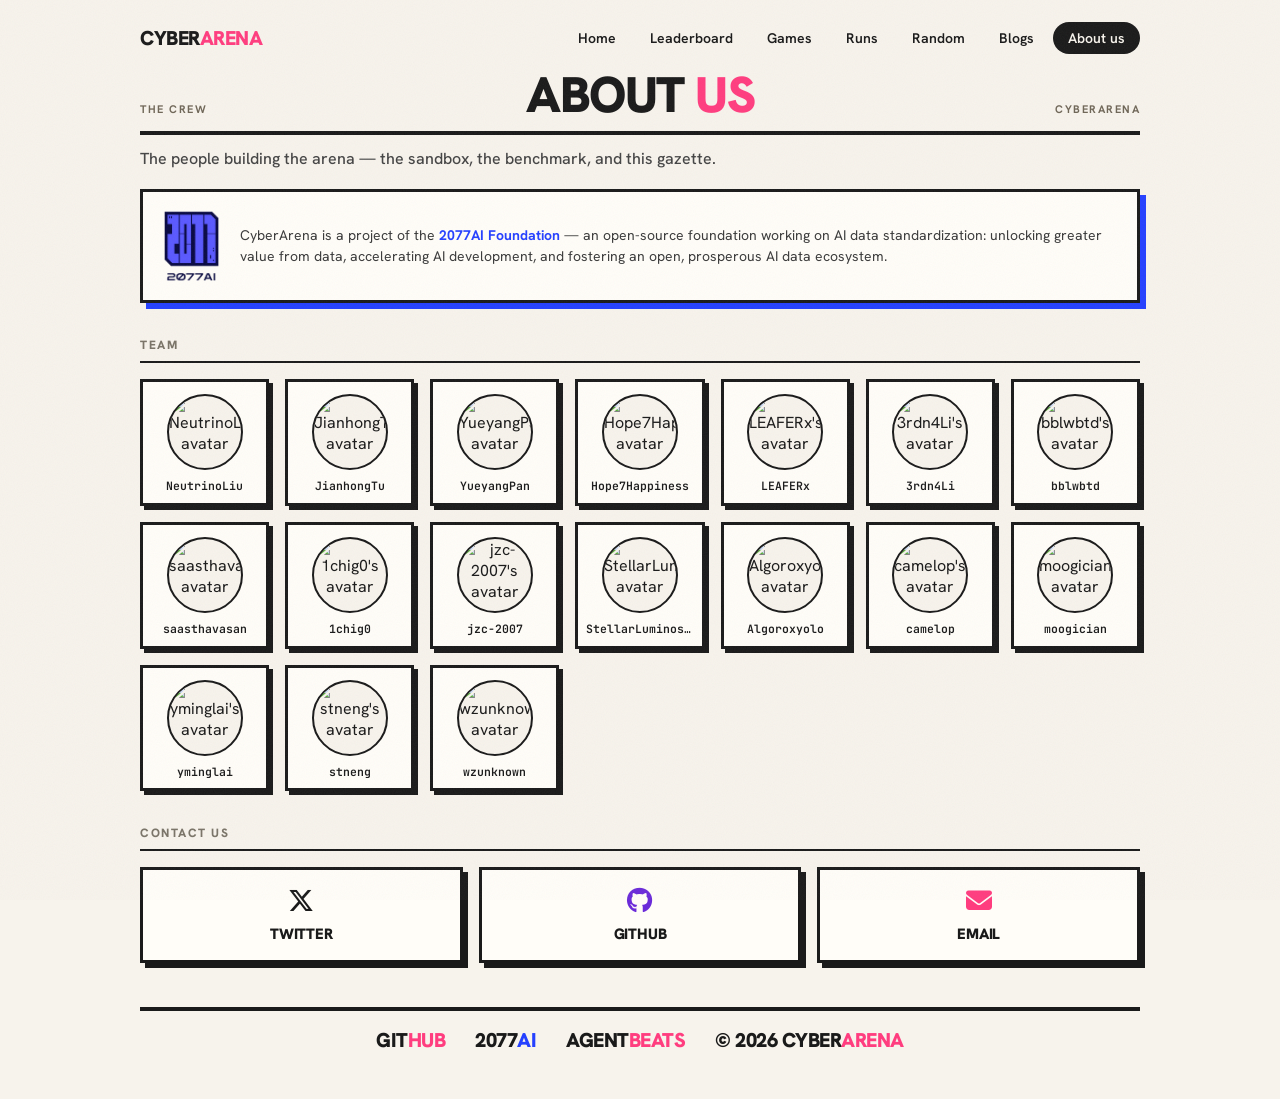
==== about.html @ 1fe8bcde "Sync working tree: homepage hero + about/blogs pages, float-in list animations Everything accumulate" ====
<!DOCTYPE html>
<html lang="en">
<head>
<meta charset="UTF-8">
<meta name="viewport" content="width=device-width, initial-scale=1.0">
<title>CyberArena — About us</title>
<link rel="preconnect" href="https://fonts.googleapis.com">
<link rel="preconnect" href="https://fonts.gstatic.com" crossorigin>
<link rel="stylesheet" href="https://fonts.googleapis.com/css2?family=Hanken+Grotesk:wght@500;600;700;800;900&family=JetBrains+Mono:wght@400;600&display=swap">
<link rel="stylesheet" href="https://cdnjs.cloudflare.com/ajax/libs/font-awesome/6.5.2/css/all.min.css" crossorigin="anonymous" referrerpolicy="no-referrer">
<link rel="stylesheet" href="assets/css/base.css">

<link rel="stylesheet" href="assets/css/about.css">
</head>
<body>
<div class="wrap">
  <nav class="nav" id="site-nav"></nav>
  <script src="assets/js/chrome.js"></script>

  <div class="mast">
    <div class="kicker">The crew</div>
    <h1>About <em>us</em></h1>
    <div class="kicker" style="text-align:right">CyberArena</div>
  </div>

  <p class="dek">The people building the arena — the sandbox, the benchmark, and this gazette.</p>

  <div class="org">
    <a class="org-badge" href="https://2077ai.com" target="_blank" rel="noopener">
      <img src="assets/img/inst/2077ai.png" alt="2077AI logo"></a>
    <p>CyberArena is a project of the <a href="https://2077ai.com" target="_blank" rel="noopener"><b>2077AI
    Foundation</b></a> — an open-source foundation working on AI data standardization: unlocking greater
    value from data, accelerating AI development, and fostering an open, prosperous AI data ecosystem.</p>
  </div>

  <div class="sech"><span>Team</span></div>
  <div class="team" id="team"></div>

  <div class="sech"><span>Contact us</span></div>
  <div class="contact">
    <a class="cbox" href="https://x.com/cyberarenaai" target="_blank" rel="noopener">
      <i class="fa-brands fa-x-twitter"></i>
      <b>Twitter</b>
    </a>
    <a class="cbox" href="https://github.com/cyber-arena-ai" target="_blank" rel="noopener">
      <i class="fa-brands fa-github"></i>
      <b>GitHub</b>
    </a>
    <a class="cbox" href="mailto:bangya@2077ai.com">
      <i class="fa-solid fa-envelope"></i>
      <b>Email</b>
    </a>
  </div>

  <footer class="footer" id="site-footer"></footer>
</div>
<script src="institutions/contributors.js"></script>
<script>
// the author list (GitHub handles, in display order) lives in
// institutions/contributors.js — edit that file to add/remove/reorder
document.getElementById('team').innerHTML = (window.CONTRIBUTORS || []).map(u => `
  <a class="member" href="https://github.com/${u}" target="_blank" rel="noopener" title="@${u} on GitHub">
    <img loading="lazy" src="https://github.com/${u}.png?size=160" alt="${u}'s avatar">
    <span class="handle">${u}</span>
  </a>`).join('');
</script>
</body>
</html>
---- assets/css/base.css ----
/* CyberArena — shared Riso Zine base
   Tokens, reset, page chrome (nav, masthead, headline, filters, colophon).
   Fonts are loaded via <link rel="preconnect"> in each page's <head>. */

:root{
  --paper:#F7F3EC; --paper2:#FFFDF8; --ink:#1A1A1A;
  --blue:#2540FF; --pink:#FF3D7F; --purple:#6B2BD9; --green:#0E9E6E;
  --mut:#8a857c; --line:#e4ddcd;
}
*{box-sizing:border-box;margin:0;padding:0}
/* paint the page background on <html> too, so navigation between views never
   flashes the browser's default white between unload and first paint */
html{scroll-behavior:smooth;background:var(--paper);color-scheme:light}
body{
  font-family:'Hanken Grotesk',sans-serif;background:var(--paper);color:var(--ink);
  min-height:100vh;padding:22px 22px 40px;position:relative;
}
/* paper grain */
body::after{content:"";position:fixed;inset:0;pointer-events:none;opacity:.05;z-index:99;
  background-image:url("data:image/svg+xml,%3Csvg xmlns='http://www.w3.org/2000/svg' width='120' height='120'%3E%3Cfilter id='n'%3E%3CfeTurbulence type='fractalNoise' baseFrequency='0.9' numOctaves='2'/%3E%3C/filter%3E%3Crect width='100%25' height='100%25' filter='url(%23n)'/%3E%3C/svg%3E")}
.wrap{max-width:1000px;margin:0 auto}

/* ---- nav ---- */
.nav{display:flex;justify-content:space-between;align-items:center;flex-wrap:wrap;gap:10px;margin-bottom:6px}
.brand{font-weight:900;font-size:20px;letter-spacing:-.5px;text-transform:uppercase;text-decoration:none;color:var(--ink)}
.brand em{color:var(--pink);font-style:normal}
.navlinks{display:flex;gap:4px}
.navlinks a{font-weight:600;font-size:14px;color:var(--ink);text-decoration:none;padding:5px 13px;border:2px solid transparent;border-radius:30px}
.navlinks a:hover{border-color:var(--ink)}
.navlinks a.active{background:var(--ink);color:var(--paper)}
/* mobile: the links fold behind a burger icon (toggled by chrome.js) */
.nav-burger{display:none;background:var(--paper2);border:2px solid var(--ink);box-shadow:3px 3px 0 var(--ink);
  padding:7px 8px;cursor:pointer}
.nav-burger span{display:block;width:18px;height:3px;background:var(--ink);margin:3px 0}
.nav-burger:active{transform:translate(2px,2px);box-shadow:1px 1px 0 var(--ink)}
@media(max-width:900px){
  .nav-burger{display:block}
  .navlinks{display:none;width:100%;flex-wrap:wrap;gap:6px;margin-top:10px}
  .nav.open .navlinks{display:flex}
  .navlinks a{border:2px solid var(--ink);border-radius:0;background:var(--paper2);padding:5px 14px}
  .navlinks a.active{background:var(--ink)}
}

/* ---- masthead ---- */
.mast{border-bottom:4px solid var(--ink);padding:10px 0 14px;margin-top:8px;display:flex;align-items:flex-end;flex-wrap:wrap;gap:10px}
.kicker{font-weight:700;font-size:11px;line-height:1.5;text-transform:uppercase;letter-spacing:1.5px;color:#6f6657}
/* the two side kickers take equal, content-independent width so the title is
   the true center of the line — and never repositions when JS fills a kicker */
.mast > .kicker{flex:1 1 0;min-width:0}
.mast h1{flex:0 0 auto;text-align:center;font-size:50px;font-weight:900;letter-spacing:-1.5px;line-height:.9;text-transform:uppercase}
.mast h1 em{color:var(--pink);font-style:normal}

/* ---- headline / dek ---- */
.headline{margin:26px 0 8px}
.headline h2{font-size:40px;font-weight:900;letter-spacing:-1px;line-height:1.02;max-width:840px}
.headline h2 mark{background:var(--blue);color:var(--paper);padding:0 6px}
.dek{font-weight:500;font-size:16px;margin-top:12px;color:#454545;max-width:760px;line-height:1.5}
.dek b{background:var(--blue);color:var(--paper);padding:0 6px;font-family:'Hanken Grotesk';font-weight:800}
.dek b.p{background:var(--pink)}

/* ---- section head + filters ---- */
.sech{font-weight:800;font-size:12px;letter-spacing:1.5px;text-transform:uppercase;color:#7a7468;border-bottom:2px solid var(--ink);padding-bottom:8px;margin:34px 0 0;display:flex;justify-content:space-between;align-items:flex-end;flex-wrap:wrap;gap:8px}
.filt{display:flex;gap:8px;flex-wrap:wrap}
.filt button{font-weight:600;font-size:12.5px;background:none;border:2px solid var(--ink);border-radius:30px;padding:4px 13px;cursor:pointer;color:var(--ink)}
.filt button.on{background:var(--ink);color:var(--paper)}

/* ---- the arrow — one rounded-stroke glyph for every arrow on the site.
   A currentColor mask, so it inherits text color and scales with font-size.
   Default points right; .up is the 45° external-link arrow. ---- */
.arw{display:inline-block;width:1em;height:1em;vertical-align:-.12em;background:currentColor;
  -webkit-mask:url("data:image/svg+xml,%3Csvg xmlns='http://www.w3.org/2000/svg' viewBox='0 0 24 24'%3E%3Cpath d='M4 12h15M12 5l7 7-7 7' fill='none' stroke='%23000' stroke-width='3' stroke-linecap='round' stroke-linejoin='round'/%3E%3C/svg%3E") center/contain no-repeat;
  mask:url("data:image/svg+xml,%3Csvg xmlns='http://www.w3.org/2000/svg' viewBox='0 0 24 24'%3E%3Cpath d='M4 12h15M12 5l7 7-7 7' fill='none' stroke='%23000' stroke-width='3' stroke-linecap='round' stroke-linejoin='round'/%3E%3C/svg%3E") center/contain no-repeat}
.arw.up{transform:rotate(-45deg)}

.colophon{font-weight:500;font-size:13px;text-align:center;margin:24px 0 6px;color:#777}

/* ---- uniform footer (injected by assets/js/chrome.js) ---- */
.footer{margin-top:44px;border-top:4px solid var(--ink);padding:16px 0 6px}
.footer .foot-line{display:flex;justify-content:center;align-items:center;flex-wrap:wrap;gap:14px 30px}
.brand em.b{color:var(--blue)}

@media(max-width:760px){
  .mast h1{font-size:32px}
  .headline h2{font-size:27px}
}
---- assets/css/about.css ----
/* About us — team avatar grid + contact boxes (extends base.css) */

/* ---- 2077AI intro ---- */
.org{display:flex;align-items:center;gap:18px;margin-top:18px;
  border:3px solid var(--ink);background:var(--paper2);box-shadow:6px 6px 0 var(--blue);padding:16px 18px}
.org-badge{flex:0 0 auto;display:block}
.org-badge img{display:block;height:76px;width:auto}
.org p{font-size:14px;line-height:1.5;color:#3a3a3a}
.org p a{color:var(--blue);text-decoration:none}
.org p a:hover{text-decoration:underline}

/* ---- team grid ---- */
.team{display:grid;grid-template-columns:repeat(auto-fill,minmax(120px,1fr));gap:16px;margin-top:16px}
.member{display:block;text-align:center;text-decoration:none;color:var(--ink);
  border:3px solid var(--ink);background:var(--paper2);box-shadow:4px 4px 0 var(--ink);padding:12px 8px 10px}
.member:hover{transform:translate(2px,2px);box-shadow:2px 2px 0 var(--ink)}
.member img{display:block;width:76px;height:76px;margin:0 auto;border:2px solid var(--ink);border-radius:50%;
  background:var(--paper);object-fit:cover}
.member .handle{display:block;margin-top:9px;font:600 11.5px/1.2 'JetBrains Mono',monospace;
  overflow:hidden;text-overflow:ellipsis;white-space:nowrap}

/* ---- contact boxes ---- */
.contact{display:grid;grid-template-columns:repeat(3,1fr);gap:16px;margin-top:16px}
.cbox{display:block;text-align:center;text-decoration:none;color:var(--ink);
  border:3px solid var(--ink);background:var(--paper2);box-shadow:5px 5px 0 var(--ink);padding:18px 14px 16px}
.cbox:hover{transform:translate(2px,2px);box-shadow:3px 3px 0 var(--ink)}
.cbox i{font-size:26px}
.cbox b{display:block;font-weight:900;font-size:15px;text-transform:uppercase;letter-spacing:-.2px;margin-top:9px}
.cbox:nth-child(1) i{color:var(--ink)}
.cbox:nth-child(2) i{color:var(--purple)}
.cbox:nth-child(3) i{color:var(--pink)}

@media(max-width:760px){
  .org{flex-direction:column;align-items:flex-start;gap:12px}
  .team{grid-template-columns:repeat(auto-fill,minmax(96px,1fr));gap:12px}
  .contact{grid-template-columns:1fr}
}
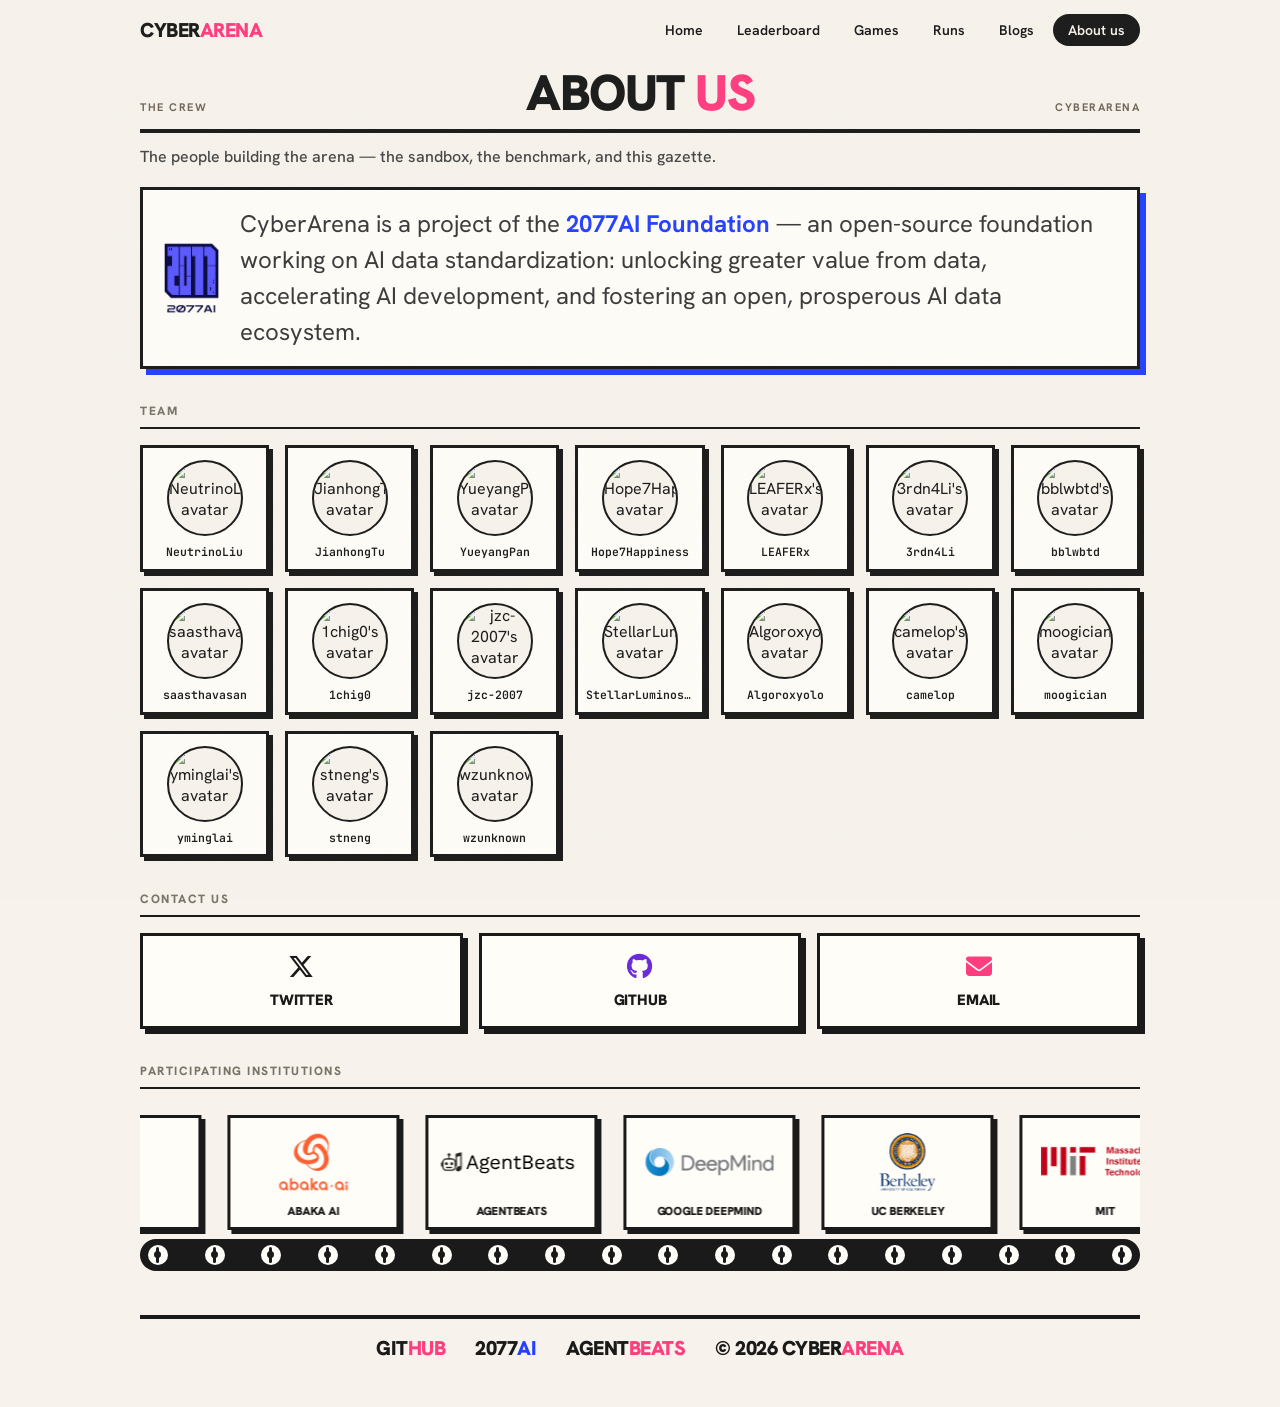
==== commit 67b297d6: "Hero, header, and About page refinements - Sticky page header with blurred paper background, uniform" ====
--- a/about.html
+++ b/about.html
@@ -4,6 +4,28 @@
 <meta charset="UTF-8">
 <meta name="viewport" content="width=device-width, initial-scale=1.0">
 <title>CyberArena — About us</title>
+<meta name="description" content="The team behind CyberArena — the researchers building the AI vs AI attack-and-defense CTF benchmark.">
+<link rel="canonical" href="https://cyber-arena.ai/about.html">
+<meta property="og:site_name" content="CyberArena">
+<meta property="og:type" content="website">
+<meta property="og:locale" content="en_US">
+<meta property="og:url" content="https://cyber-arena.ai/about.html">
+<meta property="og:title" content="CyberArena — About us">
+<meta property="og:description" content="The team behind CyberArena — the researchers building the AI vs AI attack-and-defense CTF benchmark.">
+<meta property="og:image" content="https://cyber-arena.ai/assets/img/og.jpg">
+<meta property="og:image:type" content="image/jpeg">
+<meta property="og:image:width" content="1200">
+<meta property="og:image:height" content="630">
+<meta property="og:image:alt" content="A riso-print robot fighter beside the CYBER ARENA wordmark">
+<meta property="og:image" content="https://cyber-arena.ai/assets/img/og-square.jpg">
+<meta property="og:image:type" content="image/jpeg">
+<meta property="og:image:width" content="630">
+<meta property="og:image:height" content="630">
+<meta property="og:image:alt" content="A riso-print robot fighter under the CYBER ARENA wordmark (square)">
+<meta name="twitter:card" content="summary_large_image">
+<meta name="twitter:image" content="https://cyber-arena.ai/assets/img/og.jpg">
+<meta name="twitter:image:alt" content="A riso-print robot fighter beside the CYBER ARENA wordmark">
+<meta name="theme-color" content="#F7F3EC">
 <link rel="preconnect" href="https://fonts.googleapis.com">
 <link rel="preconnect" href="https://fonts.gstatic.com" crossorigin>
 <link rel="stylesheet" href="https://fonts.googleapis.com/css2?family=Hanken+Grotesk:wght@500;600;700;800;900&family=JetBrains+Mono:wght@400;600&display=swap">
@@ -52,17 +74,66 @@
     </a>
   </div>
 
+  <!-- institutions — conveyor belt (same vis as the homepage) -->
+  <div class="sech"><span>Participating institutions</span></div>
+  <div class="convey">
+    <div class="belt-items"><div class="belt-track" id="belt"></div></div>
+    <div class="band"><div class="rollers"></div></div><!-- wheels are generated to fit the width -->
+  </div>
+
   <footer class="footer" id="site-footer"></footer>
 </div>
-<script src="institutions/contributors.js"></script>
+<script src="assets/data/list.js"></script>
+<script src="assets/data/contributors.js"></script>
 <script>
 // the author list (GitHub handles, in display order) lives in
-// institutions/contributors.js — edit that file to add/remove/reorder
+// assets/data/contributors.js — edit that file to add/remove/reorder
 document.getElementById('team').innerHTML = (window.CONTRIBUTORS || []).map(u => `
   <a class="member" href="https://github.com/${u}" target="_blank" rel="noopener" title="@${u} on GitHub">
     <img loading="lazy" src="https://github.com/${u}.png?size=160" alt="${u}'s avatar">
     <span class="handle">${u}</span>
   </a>`).join('');
+
+// institutions conveyor — same belt as the homepage; renders assets/data/list.js
+// in order, duplicated so the -50% loop is seamless. rAF-driven (not CSS keyframes).
+{
+  const reduced = matchMedia('(prefers-reduced-motion: reduce)').matches;
+  const belt = document.getElementById('belt');
+  // the wheel count adapts to the band width — one wheel per ~55px, refilled on resize
+  const band = document.querySelector('.band');
+  const fillRollers = () => {
+    if (!band) return;
+    const n = Math.max(2, Math.round(band.clientWidth / 55));
+    const rollers = band.firstElementChild;
+    if (rollers.childElementCount !== n) rollers.innerHTML = '<i class="roller"></i>'.repeat(n);
+  };
+  fillRollers();
+  let rrz;
+  addEventListener('resize', () => { clearTimeout(rrz); rrz = setTimeout(fillRollers, 150); });
+  if (belt && window.INSTITUTIONS){
+    belt.innerHTML = INSTITUTIONS.map(i =>
+      `<a class="inst" href="${i.url}" target="_blank" rel="noopener"><img src="${i.img}" alt="${i.name} logo"><div class="nm">${i.name}</div></a>`
+    ).join('');
+    if (!reduced){
+      belt.innerHTML += belt.innerHTML;
+      const rollers = document.querySelector('.rollers');
+      let pos = 0, wheel = 0, last = null, paused = false;
+      belt.addEventListener('pointerover', e => { paused = !!e.target.closest('.inst'); });
+      belt.addEventListener('pointerout', () => { paused = false; });
+      requestAnimationFrame(function step(now){
+        if (last != null && !paused){
+          const dt = Math.min((now - last) / 1000, .1);
+          pos = (pos + dt / 30 * 50) % 50;           // half the track per 30s
+          wheel = (wheel - dt / 1.1 * 360) % 360;    // one wheel turn per 1.1s
+          belt.style.transform = `translateX(${-pos}%)`;
+          if (rollers) rollers.style.setProperty('--wheel', wheel + 'deg');
+        }
+        last = now;
+        requestAnimationFrame(step);
+      });
+    }
+  }
+}
 </script>
 </body>
 </html>
--- a/assets/css/base.css
+++ b/assets/css/base.css
@@ -22,6 +22,12 @@
 
 /* ---- nav ---- */
 .nav{display:flex;justify-content:space-between;align-items:center;flex-wrap:wrap;gap:10px;margin-bottom:6px}
+/* sticky page header on data pages — same treatment as the homepage topbar
+   (there the nav sits in .topbar, which carries these styles itself, so this
+   selector deliberately skips it). Bleeds past the wrap/body side padding. */
+body > .wrap > .nav{position:sticky;top:0;z-index:30;
+  margin:-22px calc(50% - 50vw) 6px;padding:14px calc(50vw - 50%) 6px;
+  background:rgba(247,243,236,.86);backdrop-filter:blur(10px);-webkit-backdrop-filter:blur(10px)}
 .brand{font-weight:900;font-size:20px;letter-spacing:-.5px;text-transform:uppercase;text-decoration:none;color:var(--ink)}
 .brand em{color:var(--pink);font-style:normal}
 .navlinks{display:flex;gap:4px}
--- a/assets/css/about.css
+++ b/assets/css/about.css
@@ -5,7 +5,7 @@
   border:3px solid var(--ink);background:var(--paper2);box-shadow:6px 6px 0 var(--blue);padding:16px 18px}
 .org-badge{flex:0 0 auto;display:block}
 .org-badge img{display:block;height:76px;width:auto}
-.org p{font-size:14px;line-height:1.5;color:#3a3a3a}
+.org p{font-size:clamp(14px,1.9vw,24px);line-height:1.5;color:#3a3a3a}
 .org p a{color:var(--blue);text-decoration:none}
 .org p a:hover{text-decoration:underline}
 
@@ -35,3 +35,29 @@
   .team{grid-template-columns:repeat(auto-fill,minmax(96px,1fr));gap:12px}
   .contact{grid-template-columns:1fr}
 }
+
+/* ---- institutions — conveyor belt (copied from the homepage) ---- */
+/* crates float a touch above the belt; the rollers spin in place (side view) */
+.convey{margin-top:16px;position:relative;overflow:hidden}
+.belt-items{overflow:hidden}
+/* the marquee transform is driven by JS (rAF) — a CSS keyframe animation here
+   gets throttled by Chrome when the page loads scrolled past the belt and can
+   stay frozen after scroll restore; rAF never does. Hovering a card pauses. */
+.belt-track{display:flex;align-items:flex-end;gap:26px;width:max-content;padding:10px 9px 9px;will-change:transform}
+.inst{flex:0 0 auto;width:172px;text-align:center;border:3px solid var(--ink);background:var(--paper2);
+  box-shadow:4px 4px 0 var(--ink);padding:12px 12px 9px;text-decoration:none;color:inherit}
+.inst:hover{transform:translate(2px,2px);box-shadow:2px 2px 0 var(--ink)}
+.inst img{display:block;width:100%;height:64px;object-fit:contain;margin:0 auto}
+.inst .nm{font-weight:900;font-size:11.5px;text-transform:uppercase;margin-top:9px;letter-spacing:-.2px}
+/* the belt — a black capsule loop, wheels overlapping on it (side view) */
+.band{position:relative;height:32px;background:var(--ink);border-radius:999px}
+.rollers{position:absolute;inset:0;display:flex;justify-content:space-between;align-items:center;padding:0 8px}
+/* the wheels — spinning counter-clockwise (top surface runs left) */
+.roller{width:20px;height:20px;border-radius:50%;background:var(--paper2);
+  position:relative;transform:rotate(var(--wheel,0deg))}
+.roller::before{content:"";position:absolute;left:50%;top:2px;bottom:2px;width:3px;margin-left:-1.5px;background:var(--ink);border-radius:2px}
+.roller::after{content:"";position:absolute;left:50%;top:50%;width:7px;height:7px;margin:-3.5px;background:var(--ink);border-radius:50%}
+
+@media(prefers-reduced-motion:reduce){
+  .belt-track{flex-wrap:wrap;justify-content:center}
+}
